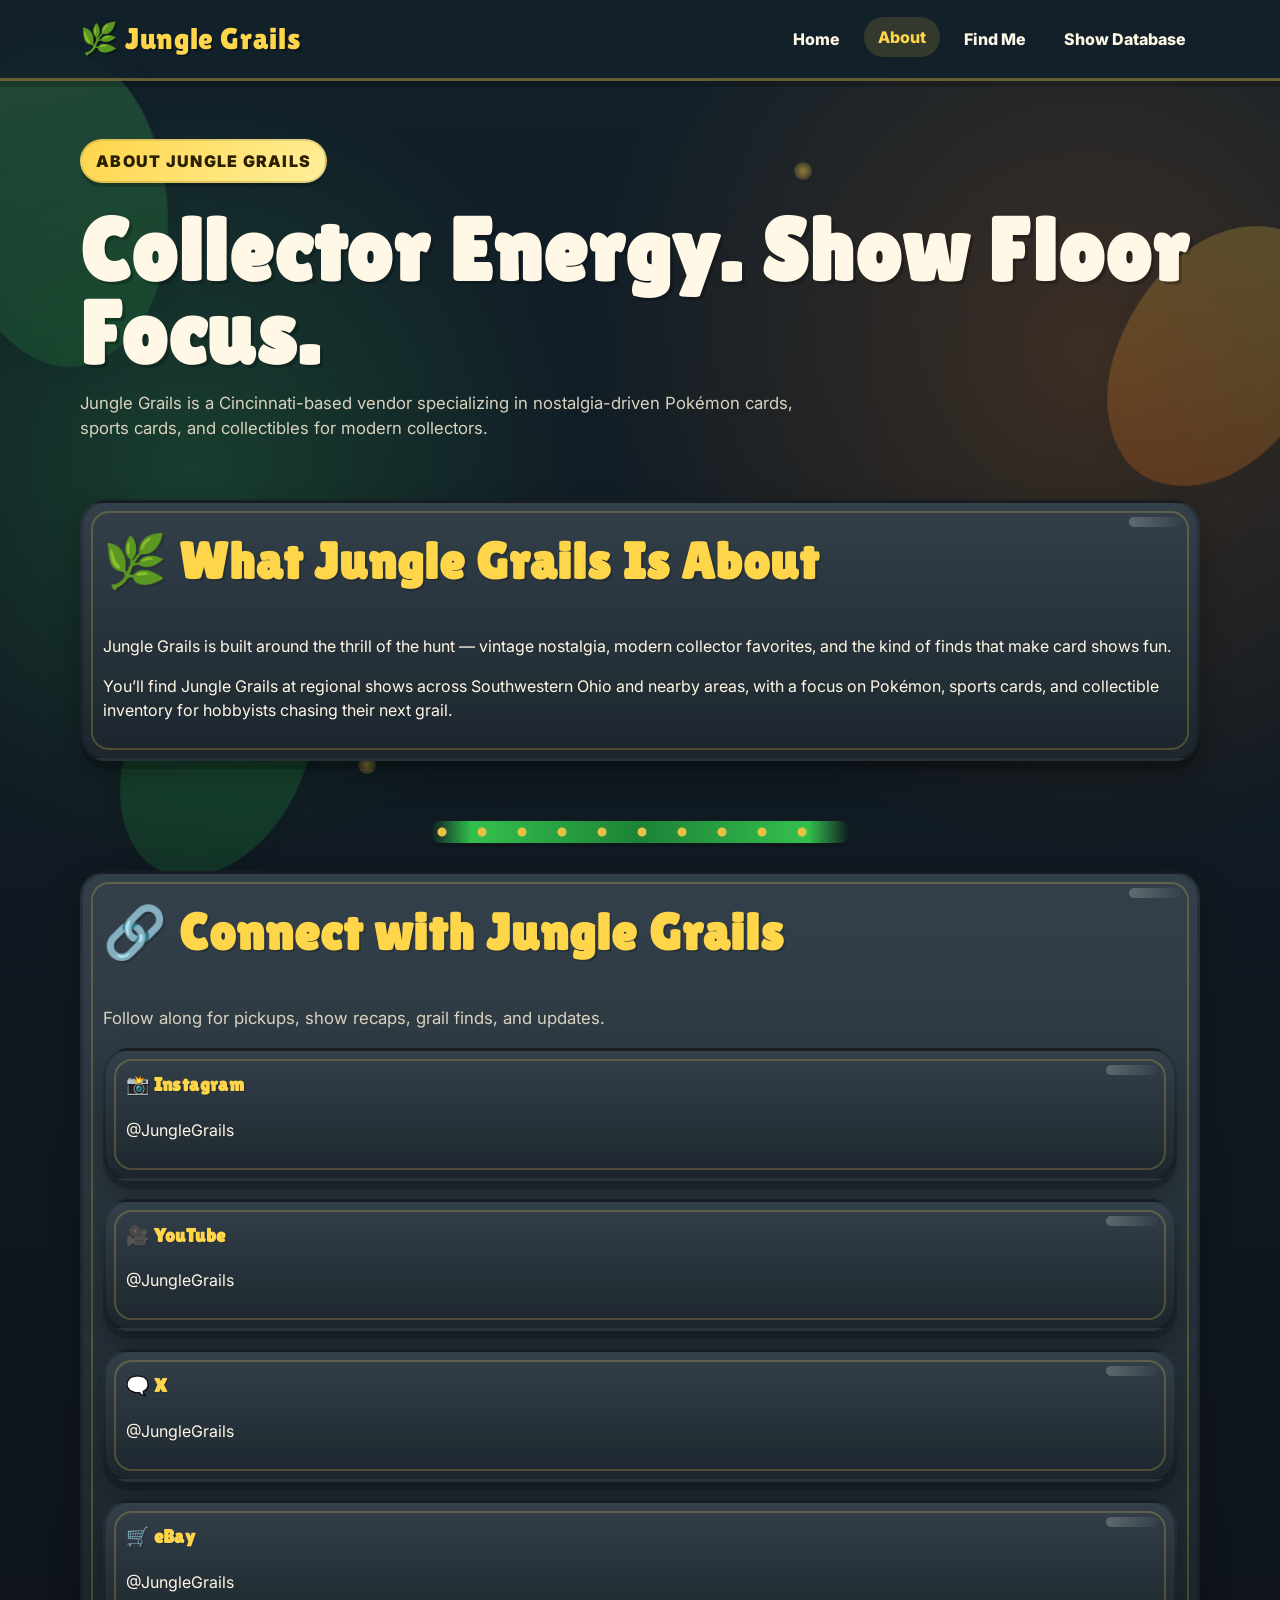
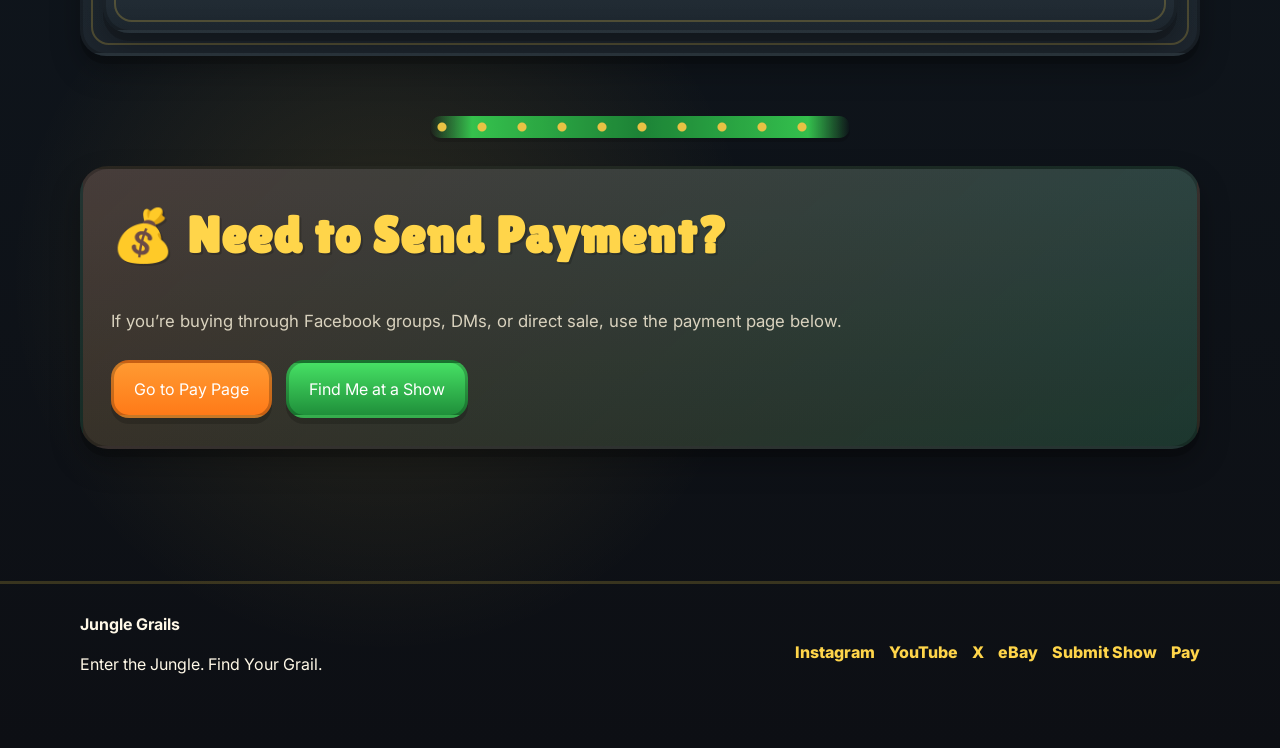
==== about.html @ 7b8ddfd9 "Create about.html Create about Jungle Grails page" ====
<!DOCTYPE html>
<html lang="en">
<head>
  <meta charset="UTF-8" />
  <meta name="viewport" content="width=device-width, initial-scale=1.0" />
  <title>About | Jungle Grails</title>

  <link rel="preconnect" href="https://fonts.googleapis.com">
  <link rel="preconnect" href="https://fonts.gstatic.com" crossorigin>
  <link href="https://fonts.googleapis.com/css2?family=Inter:wght@400;600;700;800&family=Lilita+One&display=swap" rel="stylesheet">

  <link rel="stylesheet" href="styles.css?v=11" />
  <link rel="icon" href="data:,">
</head>
<body>
  <div class="bg-jungle">
    <div class="leaf leaf-1"></div>
    <div class="leaf leaf-2"></div>
    <div class="leaf leaf-3"></div>
    <div class="sparkle sparkle-1"></div>
    <div class="sparkle sparkle-2"></div>
    <div class="sparkle sparkle-3"></div>
  </div>

  <div id="header"></div>

  <main class="container section">
    <p class="eyebrow">About Jungle Grails</p>
    <h1 class="page-title">Collector Energy. Show Floor Focus.</h1>
    <p class="page-intro">
      Jungle Grails is a Cincinnati-based vendor specializing in nostalgia-driven Pokémon cards, sports cards, and collectibles for modern collectors.
    </p>

    <section class="section">
      <div class="card">
        <h2 class="section-title">🌿 What Jungle Grails Is About</h2>
        <p>
          Jungle Grails is built around the thrill of the hunt — vintage nostalgia, modern collector favorites, and the kind of finds that make card shows fun.
        </p>
        <p>
          You’ll find Jungle Grails at regional shows across Southwestern Ohio and nearby areas, with a focus on Pokémon, sports cards, and collectible inventory for hobbyists chasing their next grail.
        </p>
      </div>
    </section>

    <section class="section section-vine">
      <div class="card">
        <h2 class="section-title">🔗 Connect with Jungle Grails</h2>
        <p class="page-intro">
          Follow along for pickups, show recaps, grail finds, and updates.
        </p>

        <div class="card-grid two social-grid">
          <a class="card social-card" href="https://instagram.com/JungleGrails" target="_blank" rel="noopener noreferrer">
            <h3>📸 Instagram</h3>
            <p>@JungleGrails</p>
          </a>

          <a class="card social-card" href="https://youtube.com/@JungleGrails" target="_blank" rel="noopener noreferrer">
            <h3>🎥 YouTube</h3>
            <p>@JungleGrails</p>
          </a>

          <a class="card social-card" href="https://x.com/JungleGrails" target="_blank" rel="noopener noreferrer">
            <h3>🗨️ X</h3>
            <p>@JungleGrails</p>
          </a>

          <a class="card social-card" href="#" target="_blank" rel="noopener noreferrer">
            <h3>🛒 eBay</h3>
            <p>@JungleGrails</p>
          </a>
        </div>
      </div>
    </section>

    <section class="section section-vine">
      <div class="cta-panel">
        <h2 class="section-title">💰 Need to Send Payment?</h2>
        <p class="page-intro">
          If you’re buying through Facebook groups, DMs, or direct sale, use the payment page below.
        </p>
        <div class="hero-actions">
          <a class="btn btn-primary" href="pay.html">Go to Pay Page</a>
          <a class="btn btn-secondary" href="events.html">Find Me at a Show</a>
        </div>
      </div>
    </section>
  </main>

  <div id="footer"></div>

  <script src="script.js?v=11"></script>
</body>
</html>
---- styles.css ----
:root {
  --bg: #0d0f14;
  --surface: #182129;
  --surface-2: #243140;
  --surface-3: #2d3c4b;
  --text: #fff8e7;
  --muted: #d9d2be;
  --primary: #ff7a18;
  --primary-dark: #d95d00;
  --gold: #ffd54a;
  --gold-light: #ffef9a;
  --green: #39d353;
  --green-dark: #1f8f3a;
  --leaf: #63e06a;
  --border: rgba(0, 0, 0, 0.28);
  --shadow: 0 8px 0 rgba(0,0,0,0.18), 0 14px 30px rgba(0,0,0,0.28);
  --shadow-soft: 0 8px 24px rgba(0,0,0,0.2);
  --max-width: 1120px;
}

* {
  box-sizing: border-box;
}

html, body {
  margin: 0;
  padding: 0;
}

html {
  scroll-behavior: smooth;
}

body {
  font-family: Inter, sans-serif;
  color: var(--text);
  background:
    radial-gradient(circle at 15% 20%, rgba(57,211,83,0.18), transparent 18%),
    radial-gradient(circle at 85% 15%, rgba(255,122,24,0.18), transparent 22%),
    radial-gradient(circle at 30% 80%, rgba(255,213,74,0.12), transparent 18%),
    linear-gradient(180deg, #12202a 0%, #0d0f14 100%);
  line-height: 1.5;
  overflow-x: hidden;
}

a {
  color: inherit;
  text-decoration: none;
}

img {
  max-width: 100%;
  display: block;
}

.container {
  width: min(var(--max-width), calc(100% - 32px));
  margin: 0 auto;
}

.logo,
h1, h2, h3 {
  font-family: "Lilita One", cursive;
  letter-spacing: 0.02em;
}

.page-title {
  font-size: clamp(3rem, 7vw, 5.5rem);
  line-height: 0.94;
  margin: 10px 0 16px;
  color: var(--text);
  text-shadow: 3px 3px 0 rgba(0,0,0,0.22);
}

.section-title {
  display: inline-block;
  font-size: clamp(2rem, 4.5vw, 3.2rem);
  margin: 0 0 18px;
  color: var(--gold);
  text-shadow: 2px 2px 0 rgba(0,0,0,0.18);
}

.page-intro,
.hero-text {
  font-size: 1.05rem;
  color: var(--muted);
  max-width: 760px;
}

.eyebrow,
.badge {
  display: inline-block;
  background: linear-gradient(135deg, var(--gold), var(--gold-light));
  color: #2b2100;
  padding: 8px 14px;
  border-radius: 999px;
  font-weight: 900;
  text-transform: uppercase;
  letter-spacing: 0.08em;
  box-shadow: 0 4px 0 rgba(0,0,0,0.18);
  border: 2px solid rgba(0,0,0,0.12);
}

.site-header {
  position: sticky;
  top: 0;
  z-index: 50;
  backdrop-filter: blur(10px);
  background: rgba(18, 32, 42, 0.88);
  border-bottom: 3px solid rgba(255, 213, 74, 0.35);
  box-shadow: 0 6px 0 rgba(0,0,0,0.18);
}

.nav {
  min-height: 78px;
  display: flex;
  align-items: center;
  justify-content: space-between;
  gap: 20px;
}

.logo {
  font-size: 1.9rem;
  color: var(--gold);
  text-shadow: 2px 2px 0 rgba(0,0,0,0.28);
  white-space: nowrap;
}

nav {
  display: flex;
  gap: 10px;
  flex-wrap: wrap;
  align-items: center;
}

nav a {
  color: var(--text);
  font-weight: 800;
  padding: 8px 14px;
  border-radius: 999px;
  transition: transform 160ms ease, background 160ms ease, color 160ms ease;
}

nav a:hover,
nav a.active {
  background: rgba(255, 213, 74, 0.14);
  color: var(--gold);
  transform: translateY(-2px);
}

.hero {
  padding: 90px 0 56px;
  position: relative;
  isolation: isolate;
}

.hero::before {
  content: "";
  position: absolute;
  inset: 0;
  z-index: -1;
  border-radius: 36px;
  background:
    radial-gradient(circle at 20% 20%, rgba(255, 213, 74, 0.18), transparent 18%),
    radial-gradient(circle at 75% 18%, rgba(255, 255, 255, 0.08), transparent 14%),
    radial-gradient(circle at 60% 32%, rgba(57, 211, 83, 0.16), transparent 20%),
    linear-gradient(135deg, rgba(255,122,24,0.12), rgba(57,211,83,0.06));
  filter: saturate(1.08);
}

.hero::after {
  content: "";
  position: absolute;
  inset: 0;
  z-index: -1;
  border-radius: 36px;
  background:
    linear-gradient(120deg, transparent 0 20%, rgba(255,255,255,0.05) 20% 24%, transparent 24% 42%, rgba(255,255,255,0.035) 42% 46%, transparent 46% 100%);
  opacity: 0.8;
  pointer-events: none;
}

.hero-copy {
  max-width: 820px;
  background: rgba(24, 33, 41, 0.38);
  border: 3px solid rgba(0,0,0,0.14);
  border-radius: 30px;
  padding: 26px;
  box-shadow: var(--shadow-soft);
  backdrop-filter: blur(6px);
}

.hero-actions {
  display: flex;
  gap: 14px;
  flex-wrap: wrap;
  margin-top: 26px;
}

.section {
  padding: 42px 0;
}

.section-head {
  display: flex;
  justify-content: space-between;
  align-items: end;
  gap: 12px;
  flex-wrap: wrap;
}

.section-vine {
  position: relative;
  padding-top: 68px;
}

.section-vine::before {
  content: "";
  position: absolute;
  top: 18px;
  left: 50%;
  transform: translateX(-50%);
  width: min(420px, 75%);
  height: 22px;
  background:
    radial-gradient(circle at 12px 11px, var(--gold) 0 4px, transparent 5px),
    radial-gradient(circle at 52px 11px, var(--gold) 0 4px, transparent 5px),
    radial-gradient(circle at 92px 11px, var(--gold) 0 4px, transparent 5px),
    radial-gradient(circle at 132px 11px, var(--gold) 0 4px, transparent 5px),
    radial-gradient(circle at 172px 11px, var(--gold) 0 4px, transparent 5px),
    radial-gradient(circle at 212px 11px, var(--gold) 0 4px, transparent 5px),
    radial-gradient(circle at 252px 11px, var(--gold) 0 4px, transparent 5px),
    radial-gradient(circle at 292px 11px, var(--gold) 0 4px, transparent 5px),
    radial-gradient(circle at 332px 11px, var(--gold) 0 4px, transparent 5px),
    radial-gradient(circle at 372px 11px, var(--gold) 0 4px, transparent 5px),
    linear-gradient(90deg, transparent 0%, var(--green) 10%, var(--green-dark) 50%, var(--green) 90%, transparent 100%);
  border-radius: 999px;
  opacity: 0.9;
  box-shadow: 0 4px 0 rgba(0,0,0,0.14);
}

.text-link {
  color: var(--gold);
  font-weight: 800;
}

.text-link:hover {
  text-decoration: underline;
}

.btn {
  display: inline-block;
  padding: 14px 20px;
  border-radius: 18px;
  font-weight: 900;
  border: 3px solid rgba(0,0,0,0.22);
  transition: transform 160ms ease, box-shadow 160ms ease, filter 160ms ease;
  box-shadow: 0 6px 0 rgba(0,0,0,0.18);
  cursor: pointer;
  font: inherit;
}

.btn:hover {
  transform: translateY(-3px) scale(1.02);
  filter: brightness(1.03);
}

.btn-primary {
  background: linear-gradient(180deg, #ff9a32, #ff7a18);
  color: white;
}

.btn-secondary {
  background: linear-gradient(180deg, #46e064, #1f8f3a);
  color: white;
}

.card-grid {
  display: grid;
  gap: 18px;
}

.card-grid.three {
  grid-template-columns: repeat(auto-fit, minmax(220px, 1fr));
}

.card-grid.four {
  grid-template-columns: repeat(auto-fit, minmax(220px, 1fr));
}

.card {
  position: relative;
  background:
    linear-gradient(180deg, rgba(255,255,255,0.08), rgba(255,255,255,0.02)),
    linear-gradient(180deg, #22303a, #182129);
  border: 3px solid rgba(0,0,0,0.22);
  border-radius: 26px;
  padding: 20px;
  box-shadow: var(--shadow);
  transition: transform 180ms ease, box-shadow 180ms ease;
  overflow: hidden;
}

.card::before {
  content: "";
  position: absolute;
  inset: 8px;
  border: 2px solid rgba(255, 213, 74, 0.22);
  border-radius: 18px;
  pointer-events: none;
}

.card::after {
  content: "";
  position: absolute;
  top: 14px;
  right: 16px;
  width: 52px;
  height: 10px;
  border-radius: 999px;
  background: linear-gradient(90deg, rgba(255,255,255,0.32), rgba(255,255,255,0.02));
  opacity: 0.7;
  pointer-events: none;
}

.card:hover {
  transform: translateY(-6px) rotate(-0.4deg) scale(1.01);
  box-shadow: 0 10px 0 rgba(0,0,0,0.18), 0 20px 34px rgba(0,0,0,0.32);
}

.card h3 {
  margin-top: 0;
  color: var(--gold);
  text-shadow: 1px 1px 0 rgba(0,0,0,0.2);
}

.image-card {
  overflow: hidden;
  padding: 0;
}

.image-card::before {
  inset: 10px;
  border-radius: 20px;
}

.image-card img {
  width: 100%;
  height: 230px;
  object-fit: cover;
  border-bottom: 3px solid rgba(0,0,0,0.18);
}

.image-card .pad {
  padding: 16px 18px 18px;
}

.image-card:hover img {
  filter: saturate(1.08) contrast(1.03);
  transition: filter 180ms ease;
}

.cta-panel {
  background:
    linear-gradient(135deg, rgba(255,122,24,0.16), rgba(57,211,83,0.12)),
    linear-gradient(180deg, #243140, #182129);
  border: 3px solid rgba(0,0,0,0.22);
  border-radius: 28px;
  padding: 28px;
  box-shadow: var(--shadow);
}

.ticker-wrap {
  overflow: hidden;
  border-top: 3px solid rgba(0,0,0,0.24);
  border-bottom: 3px solid rgba(0,0,0,0.24);
  background: linear-gradient(90deg, #ff7a18, #ffd54a, #39d353, #ff7a18);
  background-size: 300% 300%;
  animation: tickerGlow 8s ease infinite;
}

.ticker {
  display: inline-flex;
  gap: 36px;
  white-space: nowrap;
  padding: 14px 0;
  animation: scrollTicker 28s linear infinite;
  will-change: transform;
}

.ticker-item {
  font-weight: 900;
  color: #1c1400;
  text-shadow: 1px 1px 0 rgba(255,255,255,0.2);
}

.table-wrap {
  overflow-x: auto;
  border: 3px solid rgba(0,0,0,0.22);
  border-radius: 22px;
  background: linear-gradient(180deg, #22303a, #182129);
  box-shadow: var(--shadow-soft);
}

.table-wrap table {
  min-width: 900px;
}

.vendor-mode table {
  min-width: 1300px;
}

table {
  width: 100%;
  border-collapse: collapse;
}

.vendor-column {
  display: none;
}

.vendor-mode .vendor-column {
  display: table-cell;
}

.toggle-row {
  display: flex;
  align-items: center;
  gap: 12px;
  flex-wrap: wrap;
  margin-top: 4px;
}

.toggle-wrap {
  display: inline-flex;
  align-items: center;
  gap: 10px;
  font-weight: 800;
  color: var(--gold);
}

.toggle-wrap input[type="checkbox"] {
  width: 20px;
  height: 20px;
  min-width: 20px;
  flex: 0 0 auto;
  padding: 0;
  border-radius: 6px;
  border: none;
  background: none;
  box-shadow: none;
  accent-color: var(--green);
  cursor: pointer;
}

.helper-text {
  color: var(--muted);
  font-size: 0.95rem;
}

th, td {
  padding: 14px 12px;
  border-bottom: 1px solid rgba(255,255,255,0.08);
  text-align: left;
  vertical-align: top;
}

th {
  color: var(--gold);
  font-size: 0.95rem;
  white-space: nowrap;
}

td a {
  color: var(--gold-light);
  font-weight: 700;
}

.form-grid {
  display: grid;
  gap: 18px;
}

.form-grid > div {
  display: flex;
  flex-direction: column;
  gap: 8px;
}

label {
  display: block;
  font-weight: 800;
  color: var(--gold);
}

input,
select,
textarea {
  width: 100%;
  padding: 12px 14px;
  border-radius: 18px;
  border: 3px solid rgba(0,0,0,0.22);
  background: linear-gradient(180deg, #314454, #243140);
  color: var(--text);
  font: inherit;
  box-shadow: inset 0 2px 0 rgba(255,255,255,0.04);
}

select {
  color: var(--text);
  background: linear-gradient(180deg, #314454, #243140);
  appearance: auto;
}

option {
  color: #111827;
  background: #ffffff;
}

input::placeholder,
textarea::placeholder {
  color: #d7d3c5;
  opacity: 0.8;
}

textarea {
  resize: vertical;
  min-height: 140px;
}

input:focus,
select:focus,
textarea:focus {
  outline: 3px solid rgba(255, 213, 74, 0.25);
  outline-offset: 2px;
}

.site-footer {
  margin-top: 48px;
  padding: 28px 0 56px;
  border-top: 3px solid rgba(255, 213, 74, 0.18);
}

.footer-grid {
  display: flex;
  justify-content: space-between;
  gap: 24px;
  flex-wrap: wrap;
}

.footer-links {
  display: flex;
  gap: 14px;
  flex-wrap: wrap;
  align-items: center;
}

.footer-links a {
  color: var(--gold);
  font-weight: 800;
}

.footer-links a:hover {
  text-decoration: underline;
}

.bg-jungle {
  position: fixed;
  inset: 0;
  pointer-events: none;
  overflow: hidden;
  z-index: -1;
}

.leaf {
  position: absolute;
  opacity: 0.22;
  filter: drop-shadow(0 8px 10px rgba(0,0,0,0.18));
  animation: floatLeaf 8s ease-in-out infinite;
  border-radius: 60% 40% 60% 40%;
}

.leaf-1 {
  width: 220px;
  height: 320px;
  background: linear-gradient(180deg, #63e06a, #1f8f3a);
  top: 5%;
  left: -50px;
  transform: rotate(-18deg);
}

.leaf-2 {
  width: 200px;
  height: 280px;
  background: linear-gradient(180deg, #ffd54a, #ff7a18);
  right: -40px;
  top: 24%;
  transform: rotate(20deg);
  animation-delay: 1.5s;
}

.leaf-3 {
  width: 180px;
  height: 260px;
  background: linear-gradient(180deg, #39d353, #1f8f3a);
  left: 10%;
  bottom: 2%;
  transform: rotate(14deg);
  animation-delay: 3s;
}

.sparkle {
  position: absolute;
  width: 18px;
  height: 18px;
  border-radius: 50%;
  background: radial-gradient(circle, rgba(255,213,74,0.85), rgba(255,213,74,0));
  animation: sparkleFloat 5s ease-in-out infinite;
  opacity: 0.6;
}

.sparkle-1 { top: 18%; left: 62%; }
.sparkle-2 { top: 58%; right: 16%; animation-delay: 1.4s; }
.sparkle-3 { bottom: 14%; left: 28%; animation-delay: 2.3s; }

@keyframes floatLeaf {
  0%, 100% { transform: translateY(0px) translateX(0px) rotate(0deg); }
  50% { transform: translateY(-18px) translateX(10px) rotate(2deg); }
}

@keyframes sparkleFloat {
  0%, 100% { transform: translateY(0px) scale(1); opacity: 0.35; }
  50% { transform: translateY(-12px) scale(1.2); opacity: 0.75; }
}

@keyframes scrollTicker {
  from { transform: translateX(0); }
  to { transform: translateX(-50%); }
}

@keyframes tickerGlow {
  0% { background-position: 0% 50%; }
  50% { background-position: 100% 50%; }
  100% { background-position: 0% 50%; }
}

@media (max-width: 900px) {
  .nav {
    align-items: flex-start;
    flex-direction: column;
    padding: 14px 0;
  }

  nav {
    gap: 8px;
  }
}

@media (max-width: 700px) {
  .hero {
    padding-top: 66px;
  }

  .hero-actions,
  .section-head,
  .footer-grid {
    flex-direction: column;
    align-items: flex-start;
  }

  .image-card img {
    height: 200px;
  }
}
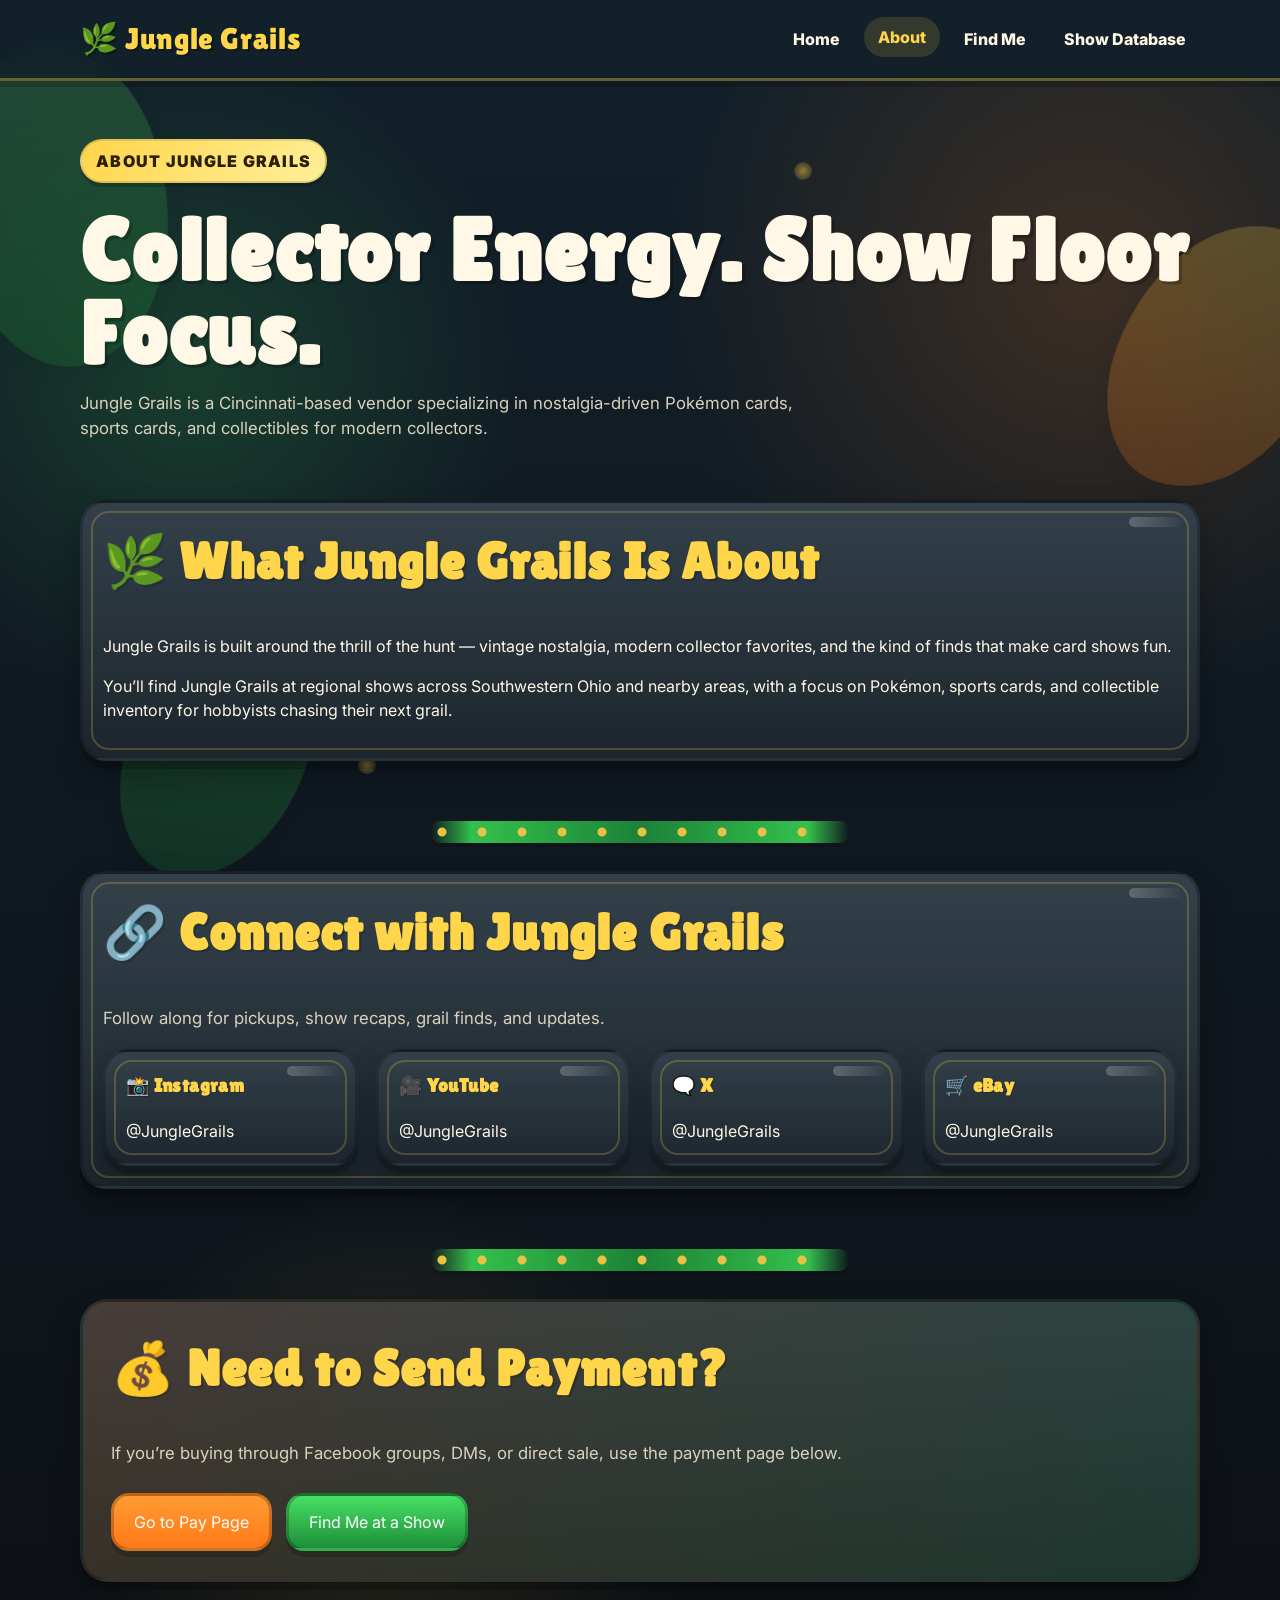
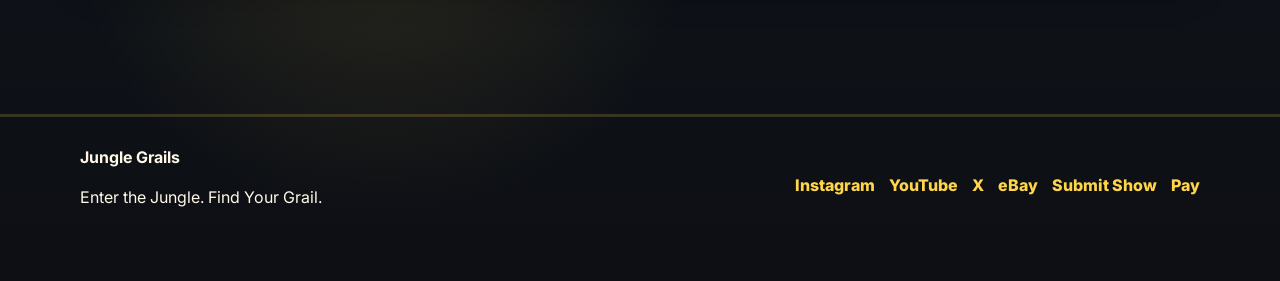
==== commit 6f62b3fe: "Update about.html Fix ebay link" ====
--- a/about.html
+++ b/about.html
@@ -66,7 +66,7 @@
             <p>@JungleGrails</p>
           </a>
 
-          <a class="card social-card" href="#" target="_blank" rel="noopener noreferrer">
+          <a class="card social-card" href="https://www.ebay.com/usr/junglegrails" target="_blank" rel="noopener noreferrer">
             <h3>🛒 eBay</h3>
             <p>@JungleGrails</p>
           </a>
--- a/styles.css
+++ b/styles.css
@@ -672,3 +672,20 @@
     height: 200px;
   }
 }
+
+.card-grid.two {
+  grid-template-columns: repeat(auto-fit, minmax(240px, 1fr));
+}
+
+.social-grid {
+  margin-top: 18px;
+}
+
+.social-card {
+  text-decoration: none;
+  color: inherit;
+}
+
+.social-card p {
+  margin-bottom: 0;
+}
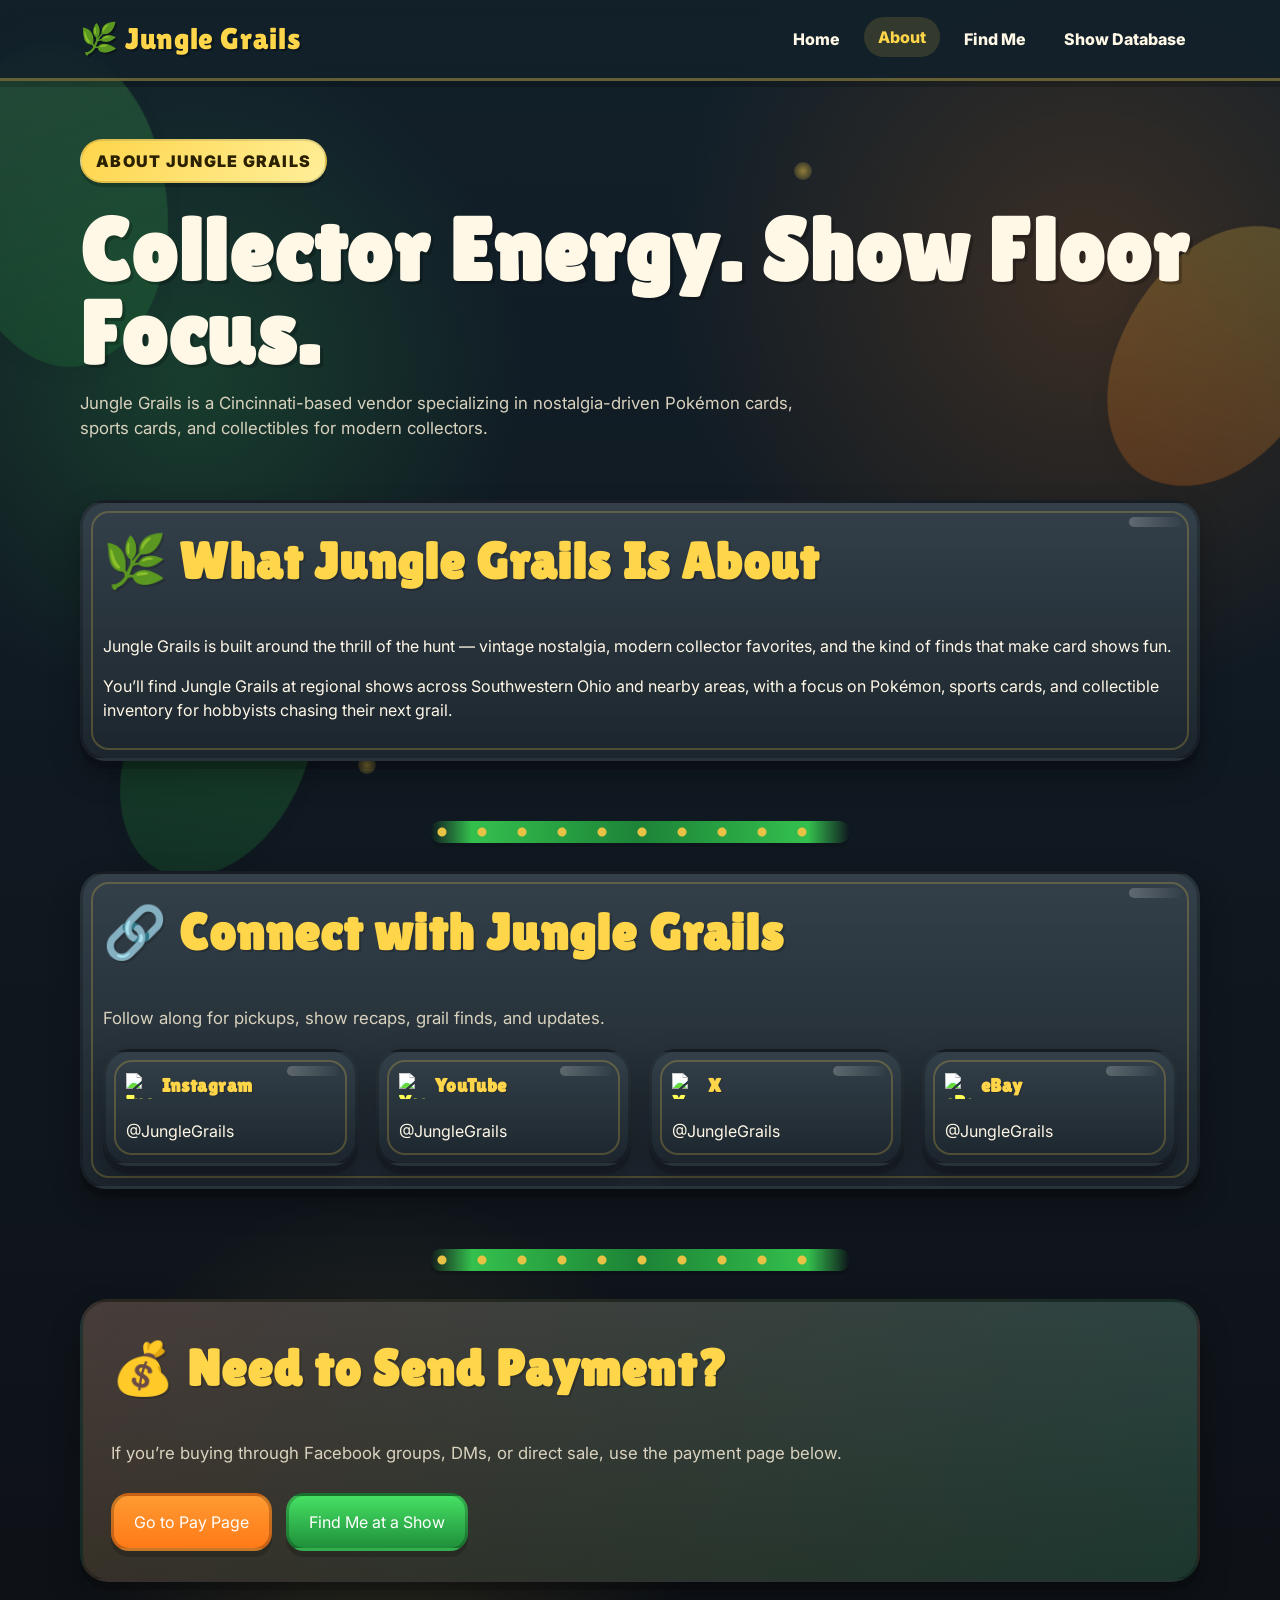
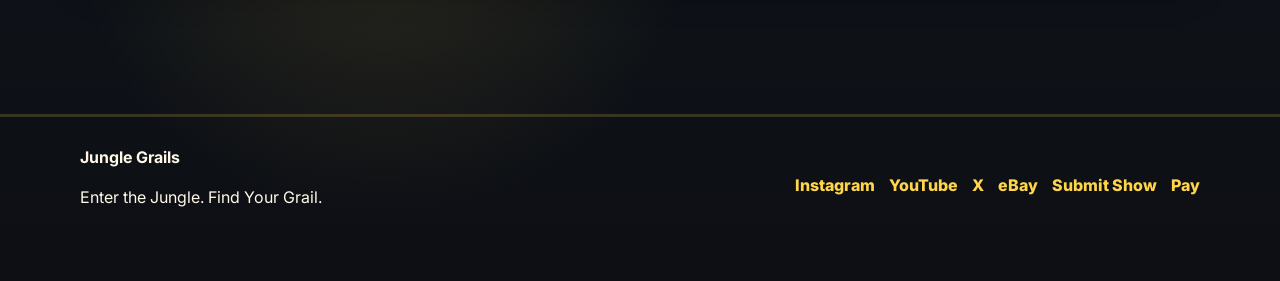
==== commit 5821ff8e: "Update about.html Add SM icons" ====
--- a/about.html
+++ b/about.html
@@ -52,24 +52,37 @@
 
         <div class="card-grid two social-grid">
           <a class="card social-card" href="https://instagram.com/JungleGrails" target="_blank" rel="noopener noreferrer">
-            <h3>📸 Instagram</h3>
+            <h3>
+              <img src="images/logos/instagram.svg" class="logo-icon-img" alt="Instagram logo">
+              Instagram
+            </h3>
             <p>@JungleGrails</p>
           </a>
 
           <a class="card social-card" href="https://youtube.com/@JungleGrails" target="_blank" rel="noopener noreferrer">
-            <h3>🎥 YouTube</h3>
+            <h3>
+              <img src="images/logos/youtube.svg" class="logo-icon-img" alt="Youtube logo">
+              YouTube
+            </h3>
             <p>@JungleGrails</p>
           </a>
 
           <a class="card social-card" href="https://x.com/JungleGrails" target="_blank" rel="noopener noreferrer">
-            <h3>🗨️ X</h3>
+            <h3>
+              <img src="images/logos/x.svg" class="logo-icon-img" alt="X logo">
+              X
+            </h3>
             <p>@JungleGrails</p>
           </a>
 
           <a class="card social-card" href="https://www.ebay.com/usr/junglegrails" target="_blank" rel="noopener noreferrer">
-            <h3>🛒 eBay</h3>
+            <h3>
+              <img src="images/logos/ebay.svg" class="logo-icon-img" alt="eBay logo">
+              eBay
+            </h3>
             <p>@JungleGrails</p>
           </a>
+          
         </div>
       </div>
     </section>
--- a/styles.css
+++ b/styles.css
@@ -689,3 +689,21 @@
 .social-card p {
   margin-bottom: 0;
 }
+
+.social-card h3 {
+  display: flex;
+  align-items: center;
+  gap: 10px;
+}
+
+.logo-icon-img {
+  width: 26px;
+  height: 26px;
+  object-fit: contain;
+  filter: brightness(1.2) contrast(1.1);
+  transition: transform 0.2s ease, filter 0.2s ease;
+}
+
+.social-card:hover .logo-icon-img {
+  transform: scale(1.15) rotate(-3deg);
+}
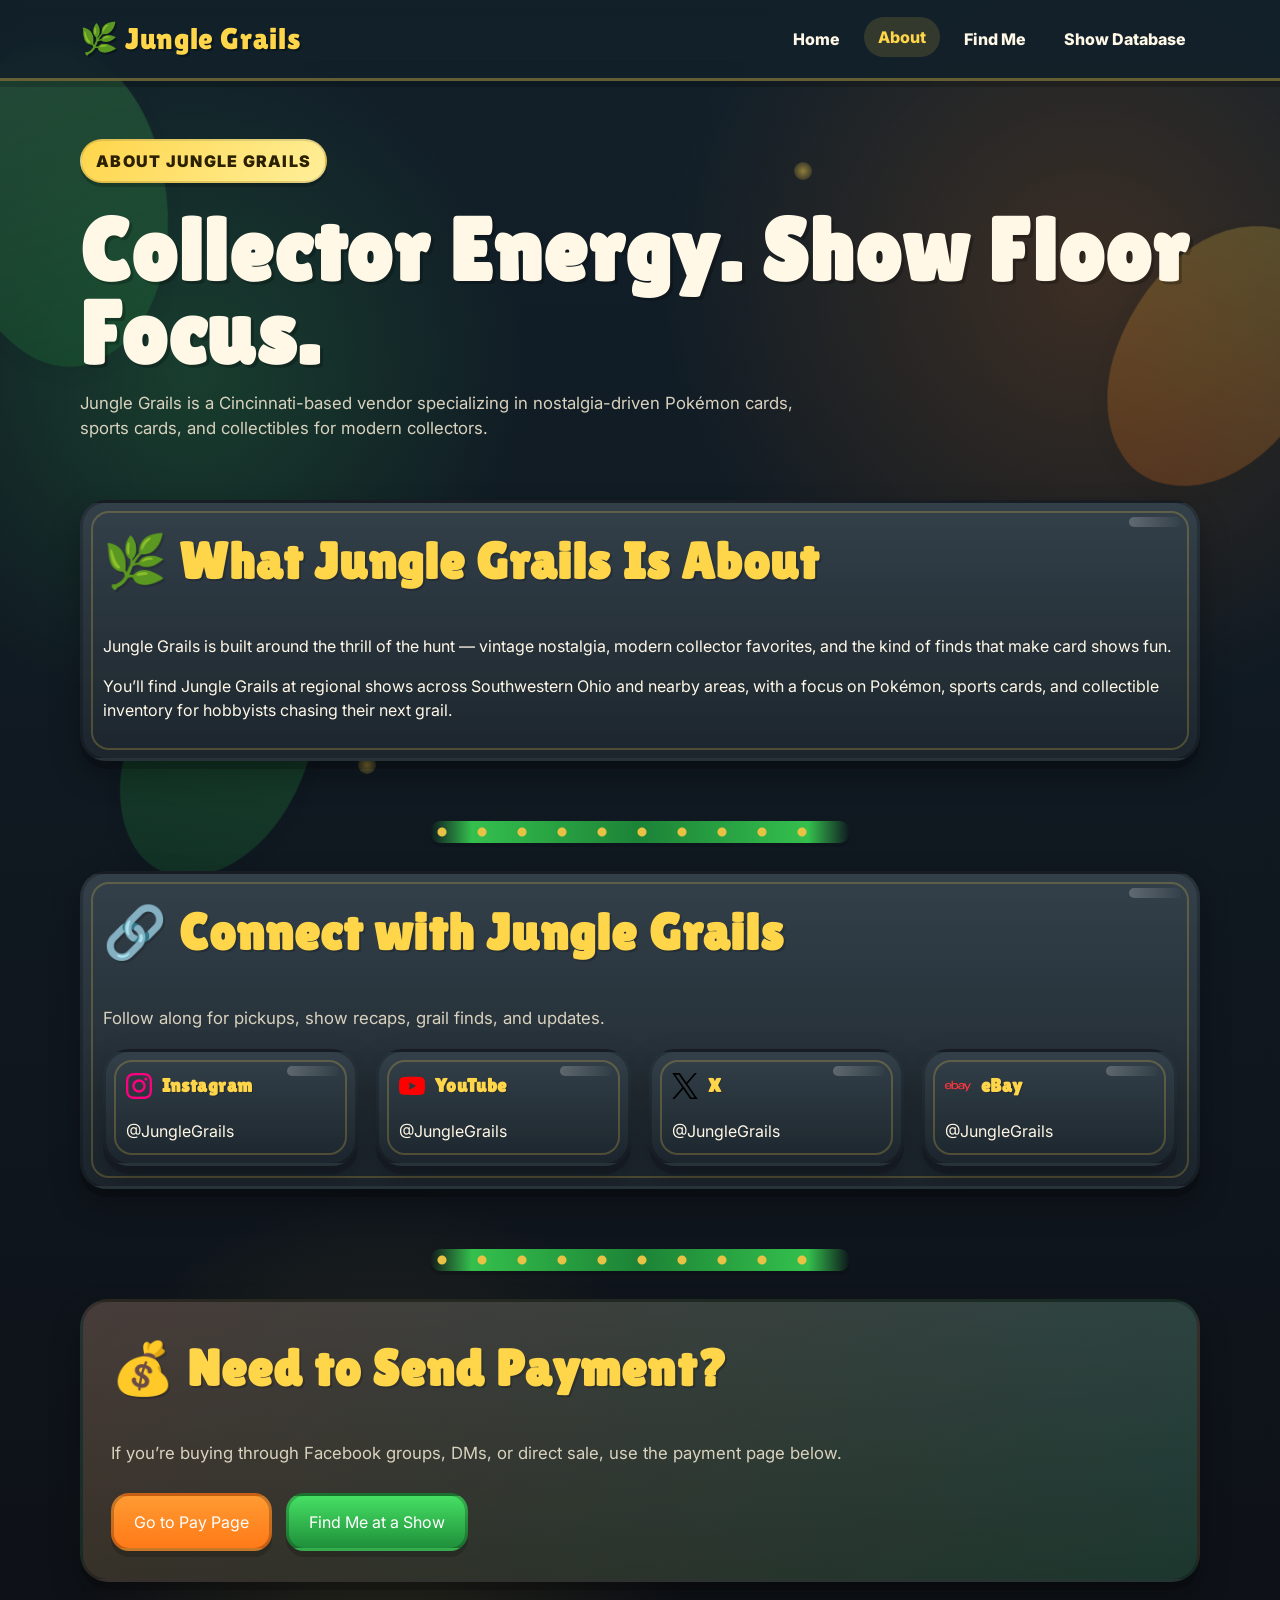
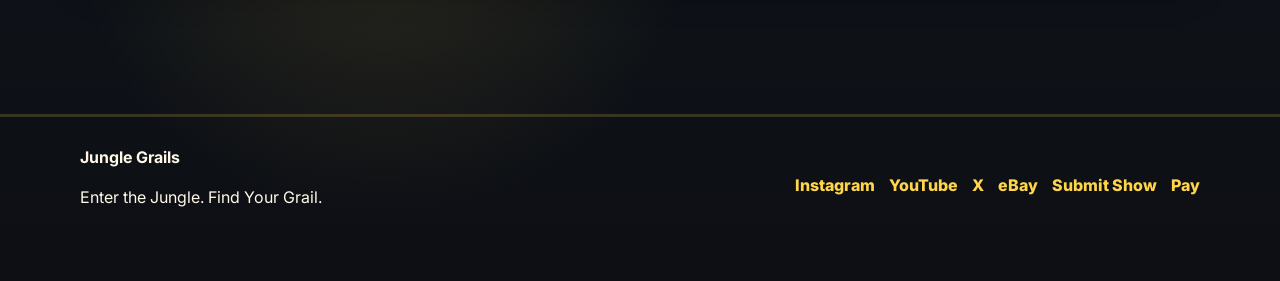
==== commit 05895b17: "Update about.html Cleanup code" ====
--- a/about.html
+++ b/about.html
@@ -53,7 +53,7 @@
         <div class="card-grid two social-grid">
           <a class="card social-card" href="https://instagram.com/JungleGrails" target="_blank" rel="noopener noreferrer">
             <h3>
-              <img src="images/logos/instagram.svg" class="logo-icon-img" alt="Instagram logo">
+              <img src="images/icons/instagram.svg" class="icon-img" alt="Instagram logo">
               Instagram
             </h3>
             <p>@JungleGrails</p>
@@ -61,7 +61,7 @@
 
           <a class="card social-card" href="https://youtube.com/@JungleGrails" target="_blank" rel="noopener noreferrer">
             <h3>
-              <img src="images/logos/youtube.svg" class="logo-icon-img" alt="Youtube logo">
+              <img src="images/icons/youtube.svg" class="icon-img" alt="Youtube logo">
               YouTube
             </h3>
             <p>@JungleGrails</p>
@@ -69,7 +69,7 @@
 
           <a class="card social-card" href="https://x.com/JungleGrails" target="_blank" rel="noopener noreferrer">
             <h3>
-              <img src="images/logos/x.svg" class="logo-icon-img" alt="X logo">
+              <img src="images/icons/x.svg" class="icon-img" alt="X logo">
               X
             </h3>
             <p>@JungleGrails</p>
@@ -77,7 +77,7 @@
 
           <a class="card social-card" href="https://www.ebay.com/usr/junglegrails" target="_blank" rel="noopener noreferrer">
             <h3>
-              <img src="images/logos/ebay.svg" class="logo-icon-img" alt="eBay logo">
+              <img src="images/icons/ebay.svg" class="icon-img" alt="eBay logo">
               eBay
             </h3>
             <p>@JungleGrails</p>
--- a/styles.css
+++ b/styles.css
@@ -696,7 +696,7 @@
   gap: 10px;
 }
 
-.logo-icon-img {
+.icon-img {
   width: 26px;
   height: 26px;
   object-fit: contain;
@@ -704,6 +704,6 @@
   transition: transform 0.2s ease, filter 0.2s ease;
 }
 
-.social-card:hover .logo-icon-img {
+.social-card:hover .icon-img {
   transform: scale(1.15) rotate(-3deg);
 }
